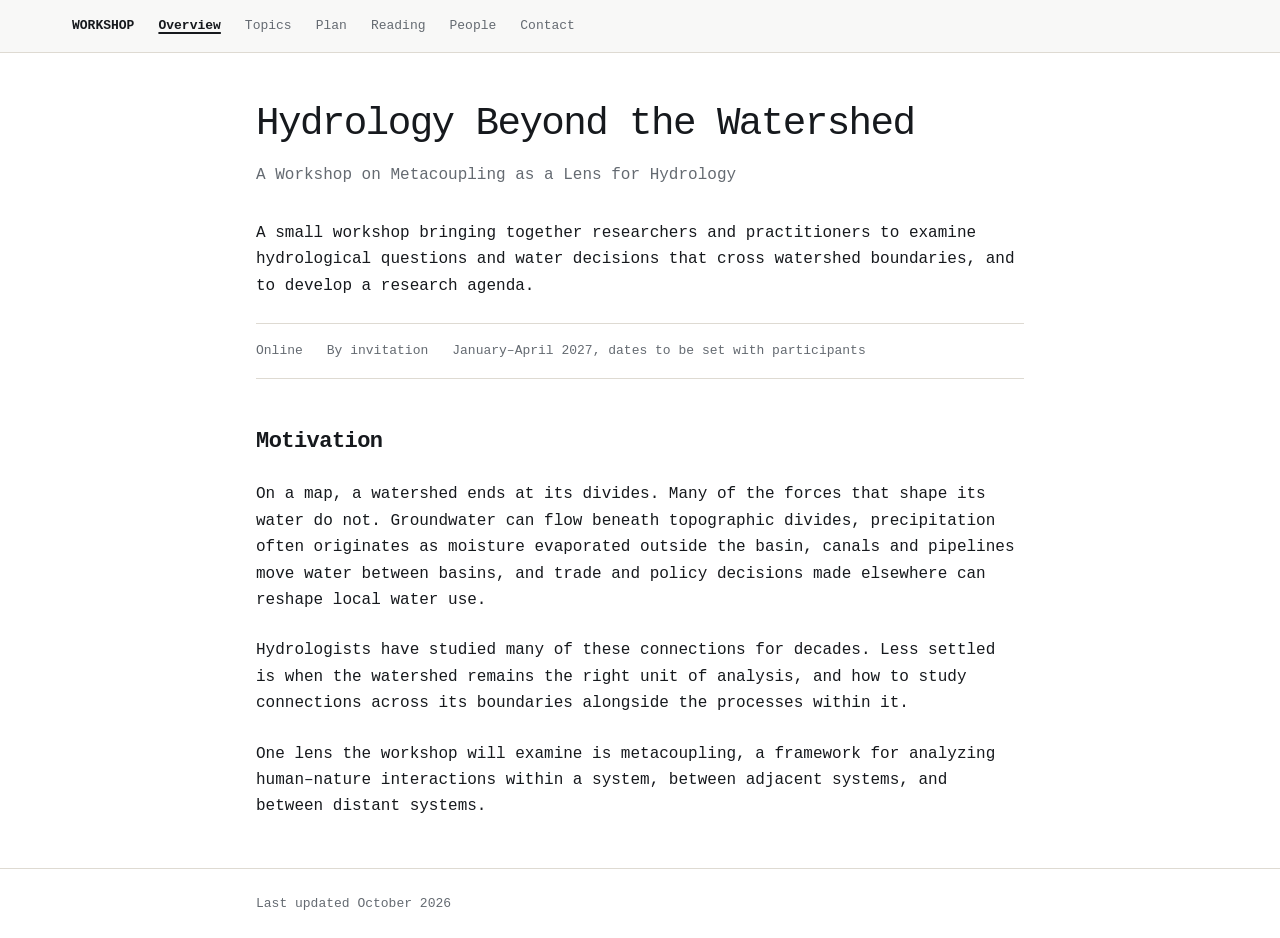
==== index.html @ 6e6c0305 "Refine workshop pages and simplify static site" ====
<!doctype html>
<html lang="en">
<head>
  <meta charset="utf-8">
  <meta name="viewport" content="width=device-width, initial-scale=1">
  <title>Hydrology Beyond the Watershed · A Workshop on Metacoupling as a Lens for Hydrology</title>
  <meta name="description" content="A small online workshop, by invitation, on hydrological questions and water decisions that cross watershed boundaries.">
  <meta name="robots" content="noindex, nofollow">
  <meta name="theme-color" content="#FFFFFF">
  <link rel="icon" href="assets/images/favicon-32.png" sizes="32x32">
  <link rel="icon" href="assets/images/favicon.svg" type="image/svg+xml">
  <link rel="stylesheet" href="assets/css/site.css">
</head>
<body>
  <a class="skip-link" href="#main">Skip to content</a>
  <header class="site-header">
    <div class="header-inner">
      <a class="site-name" href="index.html">Workshop</a>
      <nav class="nav" aria-label="Main navigation">
        <a href="index.html" aria-current="page">Overview</a>
        <a href="topics.html">Topics</a>
        <a href="plan.html">Plan</a>
        <a href="reading.html">Reading</a>
        <a href="people.html">People</a>
        <a href="contact.html">Contact</a>
      </nav>
    </div>
  </header>

  <main class="wrap" id="main" tabindex="-1">
    <div class="page-heading">
      <h1 class="hero-title">Hydrology Beyond the Watershed</h1>
      <p class="subtitle">A Workshop on Metacoupling as a Lens for Hydrology</p>
    </div>

    <p>A small workshop bringing together researchers and practitioners to examine hydrological questions and water decisions that cross watershed boundaries, and to develop a research agenda.</p>
    <!-- PLACEHOLDER: Exact workshop dates. -->
    <ul class="facts" role="list">
      <li>Online</li>
      <li>By invitation</li>
      <li>January–April 2027, dates to be set with participants</li>
    </ul>

    <section class="section prose" aria-labelledby="motivation-h">
      <h2 id="motivation-h">Motivation</h2>
      <p>On a map, a watershed ends at its divides. Many of the forces that shape its water do not. Groundwater can flow beneath topographic divides, precipitation often originates as moisture evaporated outside the basin, canals and pipelines move water between basins, and trade and policy decisions made elsewhere can reshape local water use.</p>
      <p>Hydrologists have studied many of these connections for decades. Less settled is when the watershed remains the right unit of analysis, and how to study connections across its boundaries alongside the processes within it.</p>
      <p>One lens the workshop will examine is metacoupling, a framework for analyzing human–nature interactions within a system, between adjacent systems, and between distant systems.</p>
    </section>
  </main>

  <footer class="site-footer">
    <p class="wrap">Last updated October 2026</p>
  </footer>
</body>
</html>
---- assets/css/site.css ----
:root {
  --paper: #FFFFFF;
  --header: #F8F8F7;
  --ink: #16191D;
  --muted: #646A71;
  --rule: #DEDAD2;
  --accent: #145A6E;
  --font: ui-monospace, "SFMono-Regular", Menlo, Consolas, monospace;

  --text: 1rem;
  --small: 0.8125rem;
  --title: clamp(1.75rem, 1.1rem + 2.2vw, 3.25rem);
  --hero-title: clamp(1.75rem, 1.25rem + 1.5vw, 2.625rem);
  --heading: clamp(1.125rem, 1rem + 0.5vw, 1.375rem);
  --space-1: 0.5rem;
  --space-2: 1rem;
  --space-3: 1.5rem;
  --space-4: 2rem;
  --space-5: 3rem;
  --gutter: clamp(1rem, 4vw, 2rem);
  --content: 48rem;
}

* {
  box-sizing: border-box;
}

html {
  -webkit-text-size-adjust: 100%;
  text-size-adjust: 100%;
}

body {
  display: flex;
  flex-direction: column;
  min-height: 100vh;
  margin: 0;
  background: var(--paper);
  color: var(--ink);
  font-family: var(--font);
  font-size: var(--text);
  line-height: 1.65;
  overflow-wrap: break-word;
}

h1,
h2,
h3,
p,
ul,
ol {
  margin: 0;
}

/* Keep role="list" on styled lists for Safari. */
ul,
ol {
  padding: 0;
  list-style: none;
}

a {
  color: inherit;
  text-underline-offset: 0.2em;
}

a:hover {
  text-decoration-color: var(--accent);
  text-decoration-thickness: 2px;
}

:focus-visible {
  outline: 2px solid var(--accent);
  outline-offset: 4px;
}

.skip-link {
  position: absolute;
  top: var(--space-1);
  left: var(--gutter);
  z-index: 1;
  padding: var(--space-1) var(--space-2);
  background: var(--paper);
  transform: translateY(-200%);
}

.skip-link:focus {
  transform: translateY(0);
}

.wrap {
  width: min(100% - 2 * var(--gutter), var(--content));
  margin-inline: auto;
}

.site-header {
  background: var(--header);
  border-bottom: 1px solid var(--rule);
}

.header-inner {
  display: flex;
  align-items: center;
  flex-wrap: wrap;
  gap: var(--space-3);
  max-width: 75rem;
  margin-inline: auto;
  padding: var(--space-2) var(--gutter);
}

.site-name,
.nav {
  font-size: var(--small);
  line-height: 1.5;
}

.site-name {
  font-weight: 700;
  text-transform: uppercase;
  text-decoration: none;
}

.nav {
  display: grid;
  grid-template-columns: repeat(6, max-content);
  gap: var(--space-3);
  color: var(--muted);
}

.nav a {
  text-decoration: none;
}

.nav a[aria-current="page"] {
  color: var(--ink);
  font-weight: 700;
  text-decoration: underline;
  text-decoration-thickness: 2px;
}

.nav a:hover {
  color: var(--ink);
  text-decoration: underline;
  text-decoration-color: var(--accent);
}

main {
  flex: 1;
  padding-block: var(--space-5);
}

.page-heading {
  margin-bottom: var(--space-4);
}

h1 {
  font-size: var(--title);
  font-weight: 500;
  line-height: 1.15;
  letter-spacing: -0.04em;
}

.hero-title {
  font-size: var(--hero-title);
  text-wrap: balance;
}

.subtitle {
  margin-top: var(--space-2);
  color: var(--muted);
}

.facts {
  display: flex;
  flex-wrap: wrap;
  gap: var(--space-1) var(--space-3);
  margin-top: var(--space-3);
  padding-block: var(--space-2);
  border-block: 1px solid var(--rule);
  font-size: var(--small);
  color: var(--muted);
}

.section {
  margin-top: var(--space-5);
}

h2,
h3 {
  font-size: var(--heading);
  font-weight: 600;
  line-height: 1.4;
  letter-spacing: -0.025em;
}

h2 {
  margin-bottom: var(--space-3);
}

.section-label,
.stage-phase,
.group-label {
  font-size: var(--small);
  font-weight: 500;
  line-height: 1.5;
  letter-spacing: 0;
  color: var(--muted);
}

.section-label {
  margin-bottom: var(--space-2);
}

.prose p + p {
  margin-top: var(--space-3);
}

.rows {
  border: 1px solid var(--rule);
}

.rows > * {
  padding: var(--space-3);
}

.rows > * + * {
  border-top: 1px solid var(--rule);
}

.topic {
  display: grid;
  grid-template-columns: 2ch minmax(0, 1fr);
  gap: var(--space-3);
}

.row-number {
  color: var(--muted);
}

.topic p,
.stage > p {
  margin-top: var(--space-2);
}

.stage-phase {
  display: block;
  margin-bottom: var(--space-1);
}

.stage-you {
  padding-left: var(--space-2);
  border-left: 2px solid var(--accent);
  font-size: var(--small);
}

.stage-you span {
  display: block;
}

.you-label {
  color: var(--accent);
}

.closing {
  margin-top: var(--space-4);
}

.ref-title,
.person-name,
.people-tba {
  font-size: var(--heading);
  font-weight: 500;
  line-height: 1.4;
  letter-spacing: -0.025em;
}

.ref-meta,
.person-affil {
  margin-top: var(--space-1);
  font-size: var(--small);
  color: var(--muted);
}

.ref-meta + p,
.people-tba + p {
  margin-top: var(--space-2);
}

.group-label {
  margin-bottom: var(--space-2);
}

.people-tba {
  color: var(--muted);
}

.contact-details {
  padding-block: var(--space-3);
  border-block: 1px solid var(--rule);
}

.contact-email {
  margin-top: var(--space-3);
}

.site-footer {
  padding-block: var(--space-3);
  border-top: 1px solid var(--rule);
  font-size: var(--small);
  color: var(--muted);
}

@media (max-width: 40rem) {
  .header-inner {
    gap: var(--space-2);
  }

  .nav {
    grid-template-columns: repeat(3, 1fr);
    width: 100%;
    gap: var(--space-1) var(--space-2);
  }

  .rows > * {
    padding: var(--space-2);
  }

  .topic {
    grid-template-columns: 1fr;
    gap: var(--space-1);
  }
}
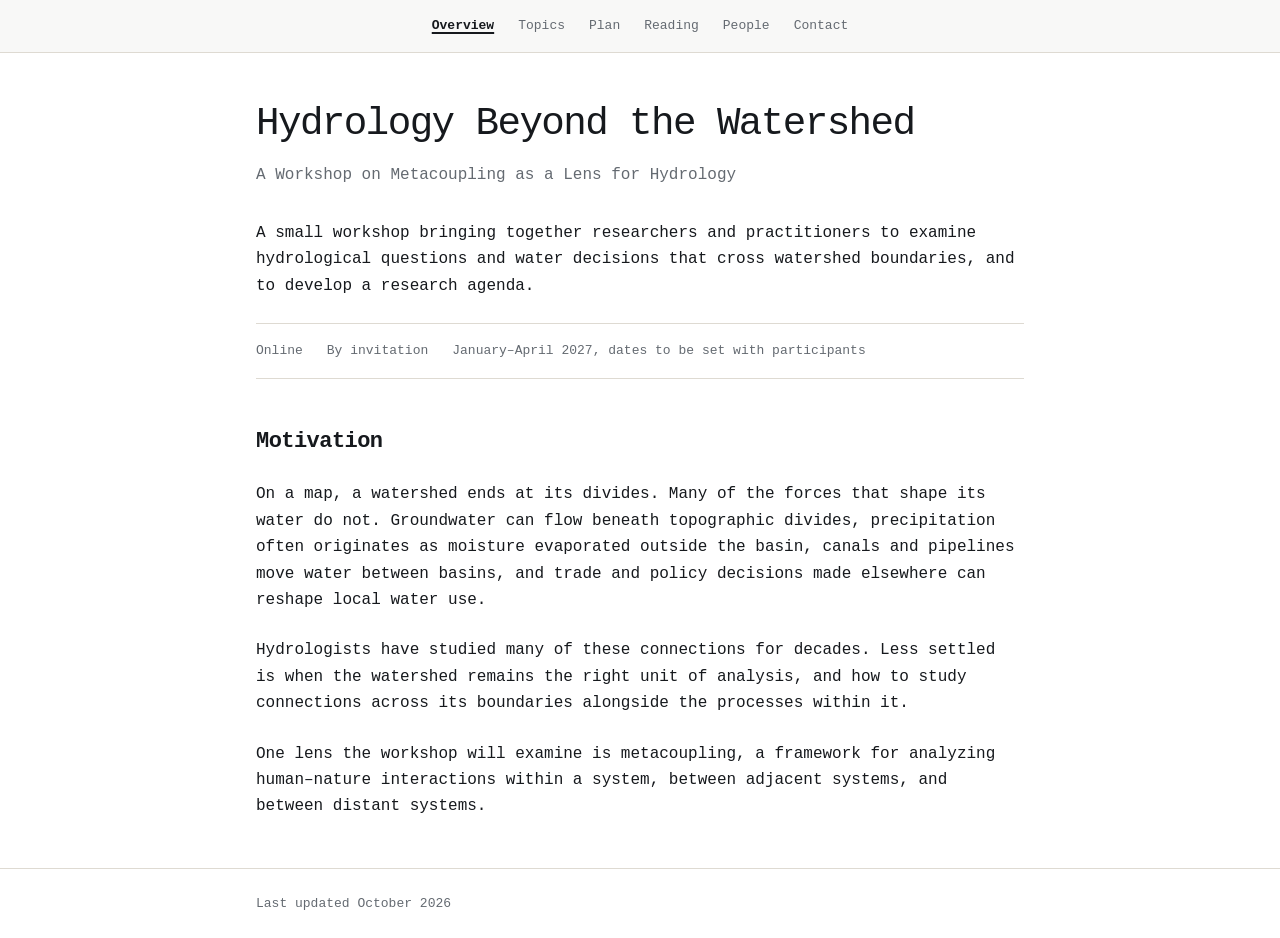
==== commit c8fde9b3: "Remove workshop label and center navigation" ====
--- a/index.html
+++ b/index.html
@@ -14,17 +14,14 @@
 <body>
   <a class="skip-link" href="#main">Skip to content</a>
   <header class="site-header">
-    <div class="header-inner">
-      <a class="site-name" href="index.html">Workshop</a>
-      <nav class="nav" aria-label="Main navigation">
-        <a href="index.html" aria-current="page">Overview</a>
-        <a href="topics.html">Topics</a>
-        <a href="plan.html">Plan</a>
-        <a href="reading.html">Reading</a>
-        <a href="people.html">People</a>
-        <a href="contact.html">Contact</a>
-      </nav>
-    </div>
+    <nav class="nav wrap" aria-label="Main navigation">
+      <a href="index.html" aria-current="page">Overview</a>
+      <a href="topics.html">Topics</a>
+      <a href="plan.html">Plan</a>
+      <a href="reading.html">Reading</a>
+      <a href="people.html">People</a>
+      <a href="contact.html">Contact</a>
+    </nav>
   </header>
 
   <main class="wrap" id="main" tabindex="-1">
--- a/assets/css/site.css
+++ b/assets/css/site.css
@@ -98,32 +98,15 @@
   border-bottom: 1px solid var(--rule);
 }
 
-.header-inner {
-  display: flex;
-  align-items: center;
-  flex-wrap: wrap;
-  gap: var(--space-3);
-  max-width: 75rem;
-  margin-inline: auto;
-  padding: var(--space-2) var(--gutter);
-}
-
-.site-name,
-.nav {
-  font-size: var(--small);
-  line-height: 1.5;
-}
-
-.site-name {
-  font-weight: 700;
-  text-transform: uppercase;
-  text-decoration: none;
-}
-
 .nav {
   display: grid;
   grid-template-columns: repeat(6, max-content);
+  justify-content: center;
+  justify-items: center;
   gap: var(--space-3);
+  padding-block: var(--space-2);
+  font-size: var(--small);
+  line-height: 1.5;
   color: var(--muted);
 }
 
@@ -311,13 +294,8 @@
 }
 
 @media (max-width: 40rem) {
-  .header-inner {
-    gap: var(--space-2);
-  }
-
   .nav {
     grid-template-columns: repeat(3, 1fr);
-    width: 100%;
     gap: var(--space-1) var(--space-2);
   }
 
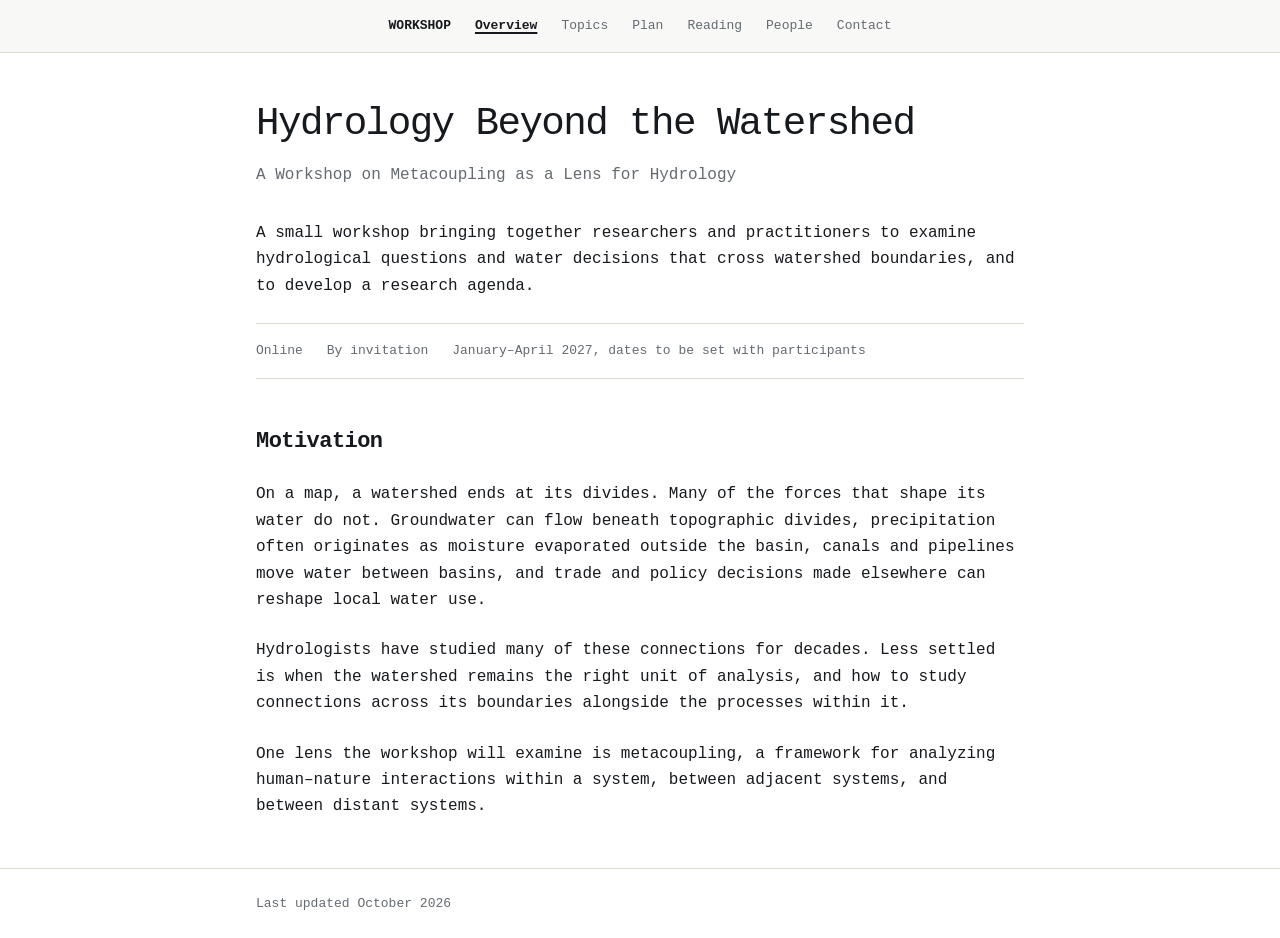
==== commit 7f728f0b: "Restore workshop label with uniform navigation spacing" ====
--- a/index.html
+++ b/index.html
@@ -15,6 +15,7 @@
   <a class="skip-link" href="#main">Skip to content</a>
   <header class="site-header">
     <nav class="nav wrap" aria-label="Main navigation">
+      <a class="site-name" href="index.html">Workshop</a>
       <a href="index.html" aria-current="page">Overview</a>
       <a href="topics.html">Topics</a>
       <a href="plan.html">Plan</a>
--- a/assets/css/site.css
+++ b/assets/css/site.css
@@ -100,7 +100,7 @@
 
 .nav {
   display: grid;
-  grid-template-columns: repeat(6, max-content);
+  grid-template-columns: repeat(7, max-content);
   justify-content: center;
   justify-items: center;
   gap: var(--space-3);
@@ -108,6 +108,12 @@
   font-size: var(--small);
   line-height: 1.5;
   color: var(--muted);
+}
+
+.nav .site-name {
+  color: var(--ink);
+  font-weight: 700;
+  text-transform: uppercase;
 }
 
 .nav a {
@@ -299,6 +305,10 @@
     gap: var(--space-1) var(--space-2);
   }
 
+  .site-name {
+    grid-column: 1 / -1;
+  }
+
   .rows > * {
     padding: var(--space-2);
   }
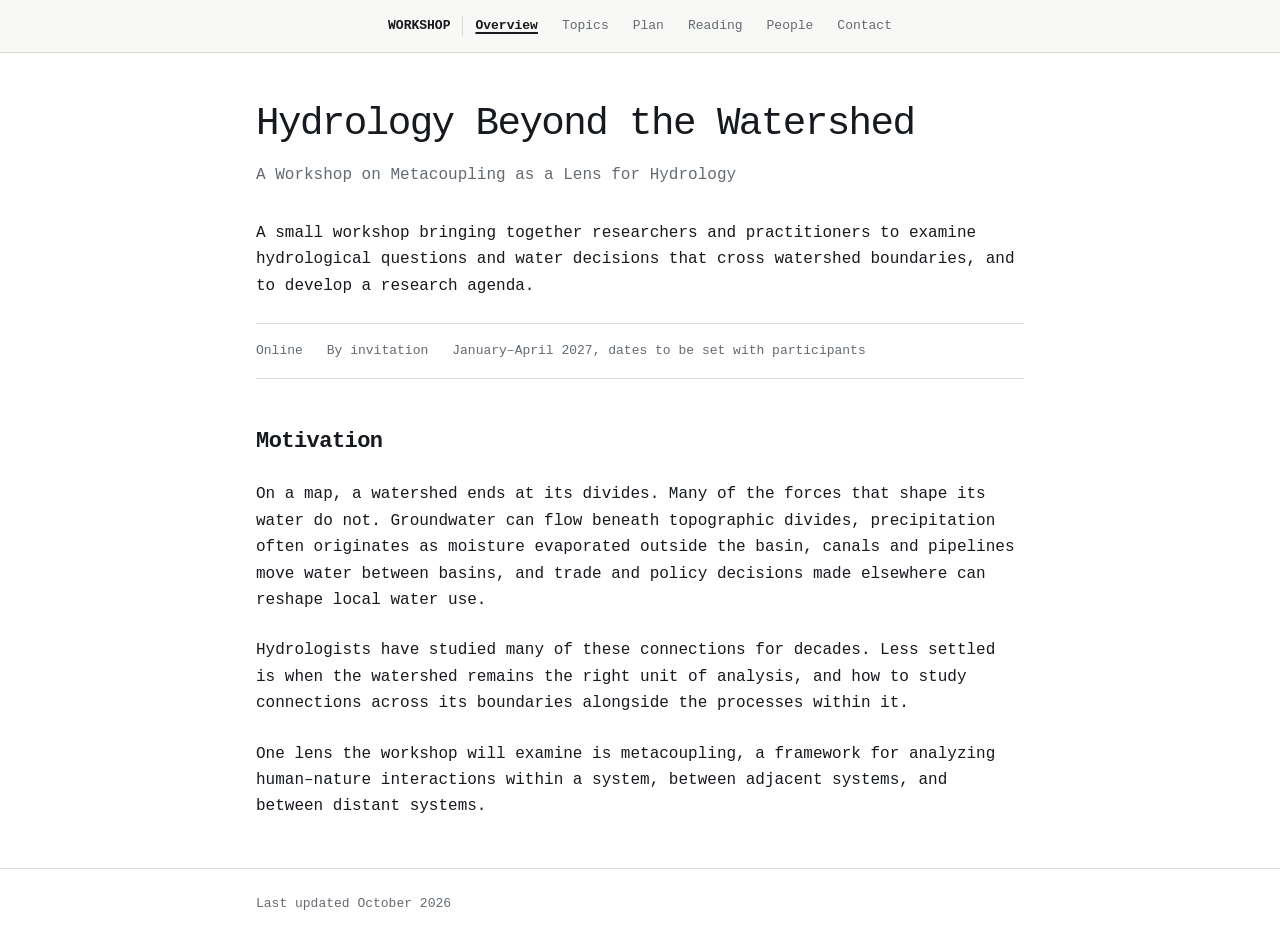
==== commit ec46f3bd: "Distinguish workshop label from navigation" ====
--- a/index.html
+++ b/index.html
@@ -14,15 +14,17 @@
 <body>
   <a class="skip-link" href="#main">Skip to content</a>
   <header class="site-header">
-    <nav class="nav wrap" aria-label="Main navigation">
-      <a class="site-name" href="index.html">Workshop</a>
-      <a href="index.html" aria-current="page">Overview</a>
-      <a href="topics.html">Topics</a>
-      <a href="plan.html">Plan</a>
-      <a href="reading.html">Reading</a>
-      <a href="people.html">People</a>
-      <a href="contact.html">Contact</a>
-    </nav>
+    <div class="header-inner">
+      <span class="site-name">Workshop</span>
+      <nav class="nav" aria-label="Main navigation">
+        <a href="index.html" aria-current="page">Overview</a>
+        <a href="topics.html">Topics</a>
+        <a href="plan.html">Plan</a>
+        <a href="reading.html">Reading</a>
+        <a href="people.html">People</a>
+        <a href="contact.html">Contact</a>
+      </nav>
+    </div>
   </header>
 
   <main class="wrap" id="main" tabindex="-1">
--- a/assets/css/site.css
+++ b/assets/css/site.css
@@ -98,22 +98,35 @@
   border-bottom: 1px solid var(--rule);
 }
 
+.header-inner {
+  display: flex;
+  align-items: center;
+  justify-content: center;
+  flex-wrap: wrap;
+  gap: calc(var(--space-3) / 2);
+  max-width: calc(var(--content) + 2 * var(--gutter));
+  margin-inline: auto;
+  padding: var(--space-2) var(--gutter);
+}
+
+.site-name,
+.nav {
+  font-size: var(--small);
+  line-height: 1.5;
+}
+
+.site-name {
+  font-weight: 700;
+  text-transform: uppercase;
+  padding-inline-end: calc(var(--space-3) / 2);
+  border-inline-end: 1px solid var(--rule);
+}
+
 .nav {
   display: grid;
-  grid-template-columns: repeat(7, max-content);
-  justify-content: center;
-  justify-items: center;
+  grid-template-columns: repeat(6, max-content);
   gap: var(--space-3);
-  padding-block: var(--space-2);
-  font-size: var(--small);
-  line-height: 1.5;
-  color: var(--muted);
-}
-
-.nav .site-name {
-  color: var(--ink);
-  font-weight: 700;
-  text-transform: uppercase;
+  color: var(--muted);
 }
 
 .nav a {
@@ -300,13 +313,15 @@
 }
 
 @media (max-width: 40rem) {
+  .header-inner {
+    justify-content: flex-start;
+    gap: var(--space-2);
+  }
+
   .nav {
     grid-template-columns: repeat(3, 1fr);
+    width: 100%;
     gap: var(--space-1) var(--space-2);
-  }
-
-  .site-name {
-    grid-column: 1 / -1;
   }
 
   .rows > * {
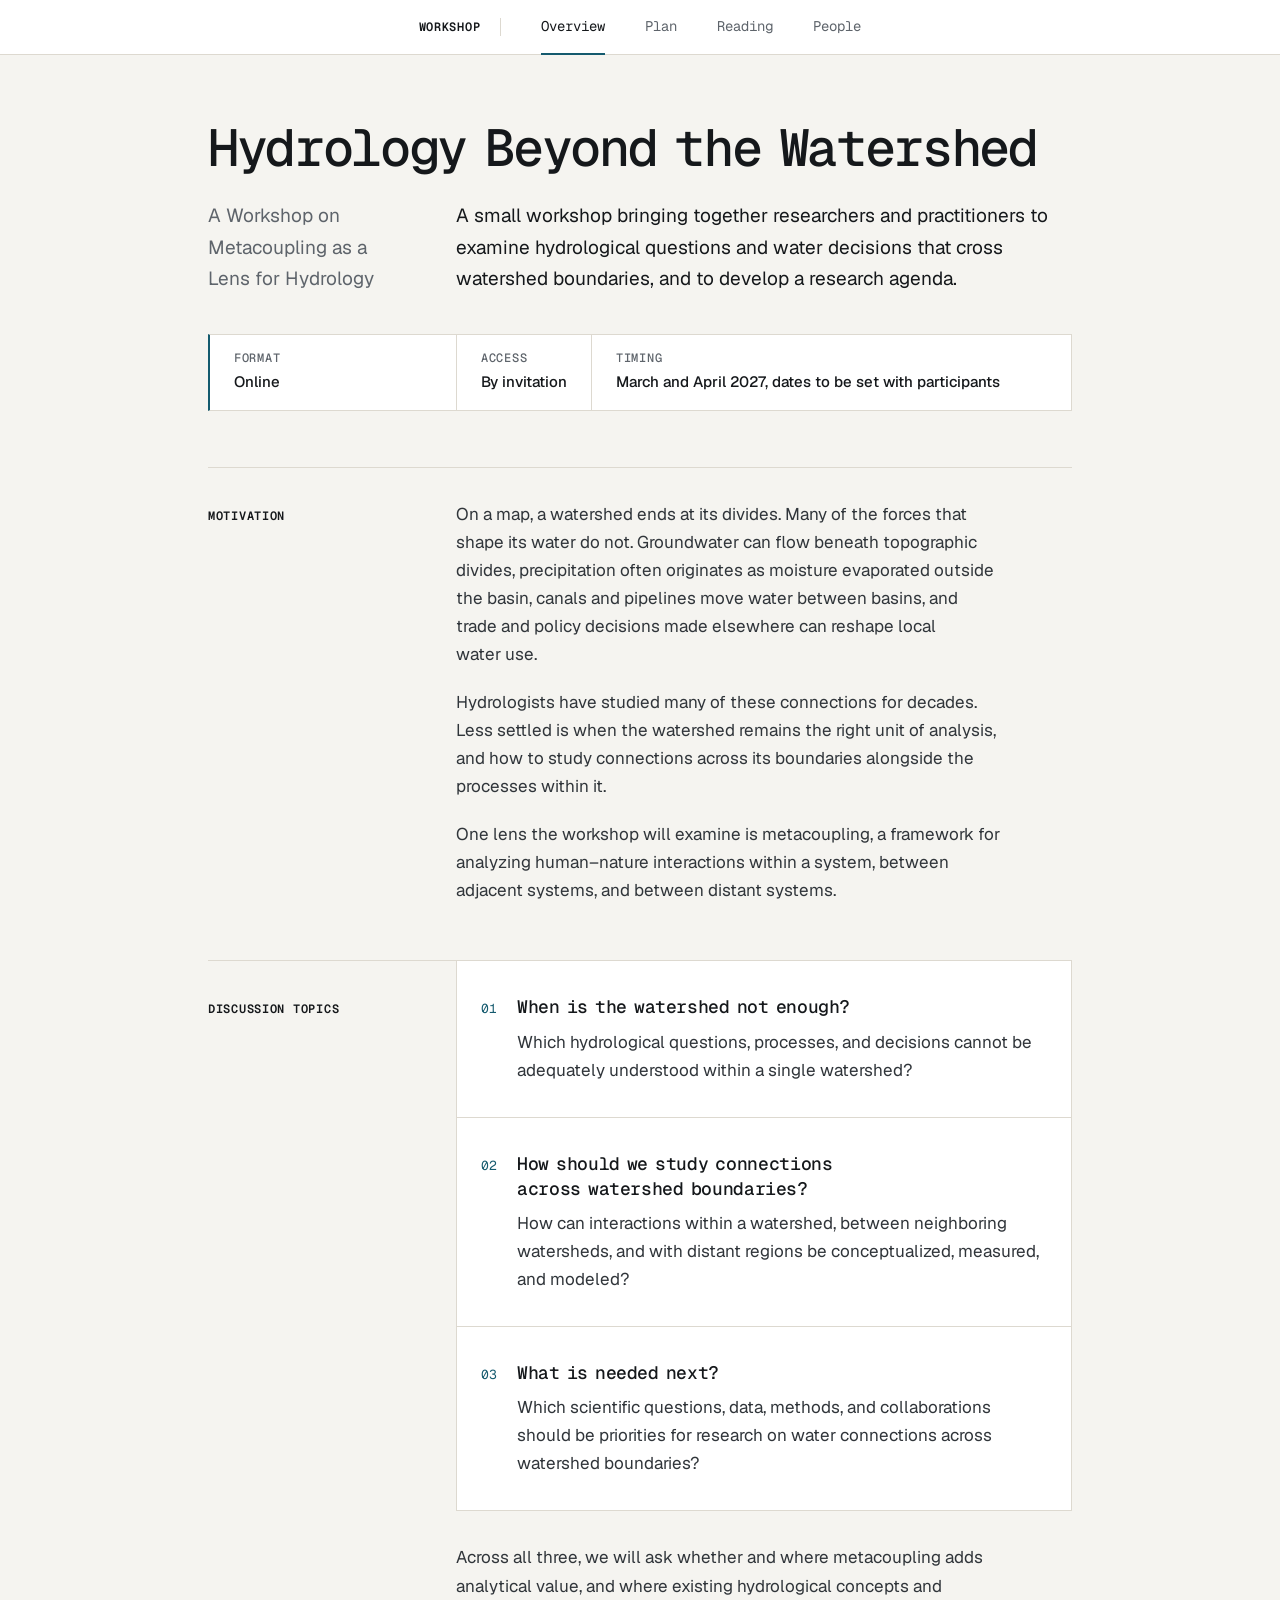
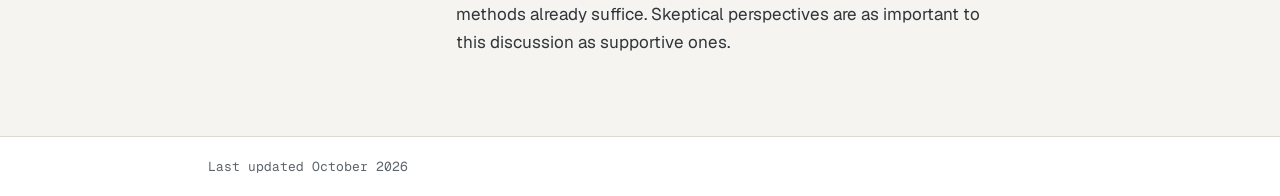
==== commit 04f1e311: "Refine design, merge pages, add timeline and profile links" ====
--- a/index.html
+++ b/index.html
@@ -4,11 +4,14 @@
   <meta charset="utf-8">
   <meta name="viewport" content="width=device-width, initial-scale=1">
   <title>Hydrology Beyond the Watershed · A Workshop on Metacoupling as a Lens for Hydrology</title>
-  <meta name="description" content="A small online workshop, by invitation, on hydrological questions and water decisions that cross watershed boundaries.">
+  <meta name="description" content="A small online workshop, by invitation, on hydrological questions and water decisions that cross watershed boundaries, with its three discussion topics.">
   <meta name="robots" content="noindex, nofollow">
-  <meta name="theme-color" content="#FFFFFF">
+  <meta name="theme-color" content="#FFFFFF" media="(prefers-color-scheme: light)">
+  <meta name="theme-color" content="#15191C" media="(prefers-color-scheme: dark)">
   <link rel="icon" href="assets/images/favicon-32.png" sizes="32x32">
   <link rel="icon" href="assets/images/favicon.svg" type="image/svg+xml">
+  <link rel="preload" href="assets/fonts/geist-latin-wght-normal.woff2" as="font" type="font/woff2" crossorigin>
+  <link rel="preload" href="assets/fonts/geist-mono-latin-wght-normal.woff2" as="font" type="font/woff2" crossorigin>
   <link rel="stylesheet" href="assets/css/site.css">
 </head>
 <body>
@@ -18,34 +21,55 @@
       <span class="site-name">Workshop</span>
       <nav class="nav" aria-label="Main navigation">
         <a href="index.html" aria-current="page">Overview</a>
-        <a href="topics.html">Topics</a>
         <a href="plan.html">Plan</a>
         <a href="reading.html">Reading</a>
         <a href="people.html">People</a>
-        <a href="contact.html">Contact</a>
       </nav>
     </div>
   </header>
 
   <main class="wrap" id="main" tabindex="-1">
     <div class="page-heading">
-      <h1 class="hero-title">Hydrology Beyond the Watershed</h1>
-      <p class="subtitle">A Workshop on Metacoupling as a Lens for Hydrology</p>
+      <h1>Hydrology Beyond the Watershed</h1>
+      <div class="intro">
+        <p class="subtitle">A Workshop on Metacoupling as a Lens for Hydrology</p>
+        <p class="lead">A small workshop bringing together researchers and practitioners to examine hydrological questions and water decisions that cross watershed boundaries, and to develop a research agenda.</p>
+      </div>
     </div>
 
-    <p>A small workshop bringing together researchers and practitioners to examine hydrological questions and water decisions that cross watershed boundaries, and to develop a research agenda.</p>
-    <!-- PLACEHOLDER: Exact workshop dates. -->
     <ul class="facts" role="list">
-      <li>Online</li>
-      <li>By invitation</li>
-      <li>January–April 2027, dates to be set with participants</li>
+      <li><span class="key">Format</span> Online</li>
+      <li><span class="key">Access</span> By invitation</li>
+      <li><span class="key">Timing</span> March and April 2027, dates to be set with participants</li>
     </ul>
 
-    <section class="section prose" aria-labelledby="motivation-h">
+    <section class="prose" aria-labelledby="motivation-h">
       <h2 id="motivation-h">Motivation</h2>
       <p>On a map, a watershed ends at its divides. Many of the forces that shape its water do not. Groundwater can flow beneath topographic divides, precipitation often originates as moisture evaporated outside the basin, canals and pipelines move water between basins, and trade and policy decisions made elsewhere can reshape local water use.</p>
       <p>Hydrologists have studied many of these connections for decades. Less settled is when the watershed remains the right unit of analysis, and how to study connections across its boundaries alongside the processes within it.</p>
       <p>One lens the workshop will examine is metacoupling, a framework for analyzing human–nature interactions within a system, between adjacent systems, and between distant systems.</p>
+    </section>
+
+    <section class="prose topics" id="topics" aria-labelledby="discussion-h">
+      <h2 id="discussion-h">Discussion topics</h2>
+      <ol class="rows" role="list">
+        <li class="topic">
+          <span class="row-number" aria-hidden="true">01</span>
+          <h3>When is the watershed not enough?</h3>
+          <p>Which hydrological questions, processes, and decisions cannot be adequately understood within a single watershed?</p>
+        </li>
+        <li class="topic">
+          <span class="row-number" aria-hidden="true">02</span>
+          <h3>How should we study connections across watershed boundaries?</h3>
+          <p>How can interactions within a watershed, between neighboring watersheds, and with distant regions be conceptualized, measured, and modeled?</p>
+        </li>
+        <li class="topic">
+          <span class="row-number" aria-hidden="true">03</span>
+          <h3>What is needed next?</h3>
+          <p>Which scientific questions, data, methods, and collaborations should be priorities for research on water connections across watershed boundaries?</p>
+        </li>
+      </ol>
+      <p class="closing">Across all three, we will ask whether and where metacoupling adds analytical value, and where existing hydrological concepts and methods already suffice. Skeptical perspectives are as important to this discussion as supportive ones.</p>
     </section>
   </main>
 
--- a/assets/css/site.css
+++ b/assets/css/site.css
@@ -1,29 +1,54 @@
+@font-face {
+  font-family: "Geist";
+  src: url("../fonts/geist-latin-wght-normal.woff2") format("woff2");
+  font-weight: 100 900;
+  font-display: swap;
+}
+
+@font-face {
+  font-family: "Geist Mono";
+  src: url("../fonts/geist-mono-latin-wght-normal.woff2") format("woff2");
+  font-weight: 100 900;
+  font-display: swap;
+}
+
 :root {
-  --paper: #FFFFFF;
-  --header: #F8F8F7;
-  --ink: #16191D;
-  --muted: #646A71;
-  --rule: #DEDAD2;
+  color-scheme: light dark;
+
+  --paper: #F5F4F0;
+  --surface: #FFFFFF;
+  --fill: #FAF9F7;
+  --rule: #DDD9D0;
+  --ink: #15181B;
+  --text: #30353A;
+  --muted: #5E646B;
   --accent: #145A6E;
-  --font: ui-monospace, "SFMono-Regular", Menlo, Consolas, monospace;
-
-  --text: 1rem;
-  --small: 0.8125rem;
-  --title: clamp(1.75rem, 1.1rem + 2.2vw, 3.25rem);
-  --hero-title: clamp(1.75rem, 1.25rem + 1.5vw, 2.625rem);
-  --heading: clamp(1.125rem, 1rem + 0.5vw, 1.375rem);
-  --space-1: 0.5rem;
-  --space-2: 1rem;
-  --space-3: 1.5rem;
-  --space-4: 2rem;
-  --space-5: 3rem;
+
+  --sans: "Geist", system-ui, sans-serif;
+  --mono: "Geist Mono", ui-monospace, "SFMono-Regular", Menlo, Consolas, monospace;
+
   --gutter: clamp(1rem, 4vw, 2rem);
-  --content: 48rem;
-}
-
-* {
-  box-sizing: border-box;
-}
+  --content: 54rem;
+  --measure: 32em;
+  --pad: 1.5rem;
+  --num: 2.25rem;
+  --rail: 15.5rem;
+}
+
+@media (prefers-color-scheme: dark) {
+  :root {
+    --paper: #0E1113;
+    --surface: #15191C;
+    --fill: #121517;
+    --rule: #2B3237;
+    --ink: #EEF0F1;
+    --text: #C6CBCF;
+    --muted: #979EA5;
+    --accent: #74BACD;
+  }
+}
+
+*, ::before, ::after { box-sizing: border-box; }
 
 html {
   -webkit-text-size-adjust: 100%;
@@ -36,300 +61,361 @@
   min-height: 100vh;
   margin: 0;
   background: var(--paper);
-  color: var(--ink);
-  font-family: var(--font);
-  font-size: var(--text);
-  line-height: 1.65;
+  color: var(--text);
+  font: 1.0625rem / 1.65 var(--sans);
+  -webkit-font-smoothing: antialiased;
   overflow-wrap: break-word;
 }
 
-h1,
-h2,
-h3,
-p,
-ul,
-ol {
-  margin: 0;
-}
+h1, h2, h3, p, ul, ol { margin: 0; }
 
 /* Keep role="list" on styled lists for Safari. */
-ul,
-ol {
+ul, ol {
   padding: 0;
   list-style: none;
 }
 
 a {
-  color: inherit;
-  text-underline-offset: 0.2em;
-}
-
-a:hover {
-  text-decoration-color: var(--accent);
-  text-decoration-thickness: 2px;
-}
+  color: var(--accent);
+  text-decoration-thickness: 1px;
+  text-underline-offset: 0.25em;
+}
+
+a:hover { text-decoration-thickness: 2px; }
 
 :focus-visible {
   outline: 2px solid var(--accent);
-  outline-offset: 4px;
-}
+  outline-offset: 3px;
+}
+
+main:focus-visible { outline: 0; }
 
 .skip-link {
   position: absolute;
-  top: var(--space-1);
+  top: 0.5rem;
   left: var(--gutter);
-  z-index: 1;
-  padding: var(--space-1) var(--space-2);
-  background: var(--paper);
+  padding: 0.5rem 1rem;
+  background: var(--surface);
   transform: translateY(-200%);
 }
 
-.skip-link:focus {
-  transform: translateY(0);
-}
-
-.wrap {
+.skip-link:focus { transform: translateY(0); }
+
+.wrap, .header-inner {
   width: min(100% - 2 * var(--gutter), var(--content));
   margin-inline: auto;
 }
 
+h1, h3, .ref-title, .person-name, .people-tba {
+  color: var(--ink);
+  font: 500 1.125rem / 1.4 var(--mono);
+  letter-spacing: -0.02em;
+  word-spacing: -0.2em;
+}
+
+h1 {
+  font-size: clamp(1.875rem, 1.3rem + 2.6vw, 3.25rem);
+  line-height: 1.1;
+  letter-spacing: -0.045em;
+}
+
+h2, .key, .site-name, .stage-phase, .group-label, .you-label, .status {
+  color: var(--muted);
+  font: 500 0.75rem / 1.5 var(--mono);
+  letter-spacing: 0.06em;
+  word-spacing: normal;
+  text-transform: uppercase;
+}
+
+.nav, .row-number, .ref-meta, .person-affil, .target, .site-footer {
+  color: var(--muted);
+  font: 0.8125rem / 1.5 var(--mono);
+}
+
+.site-name, .prose h2 {
+  color: var(--ink);
+  font-weight: 600;
+}
+
+.row-number, .you-label, .current .status { color: var(--accent); }
+.people-tba, .timeline > :not(.current, .done) h3 { color: var(--muted); }
+
 .site-header {
-  background: var(--header);
   border-bottom: 1px solid var(--rule);
-}
-
-.header-inner {
+  background: var(--surface);
+}
+
+.header-inner, .nav {
   display: flex;
+  flex-wrap: wrap;
   align-items: center;
   justify-content: center;
-  flex-wrap: wrap;
-  gap: calc(var(--space-3) / 2);
-  max-width: calc(var(--content) + 2 * var(--gutter));
-  margin-inline: auto;
-  padding: var(--space-2) var(--gutter);
-}
-
-.site-name,
-.nav {
-  font-size: var(--small);
-  line-height: 1.5;
-}
+  column-gap: 2.5rem;
+}
+
+.nav { font-size: 0.875rem; }
 
 .site-name {
-  font-weight: 700;
-  text-transform: uppercase;
-  padding-inline-end: calc(var(--space-3) / 2);
-  border-inline-end: 1px solid var(--rule);
-}
-
-.nav {
-  display: grid;
-  grid-template-columns: repeat(6, max-content);
-  gap: var(--space-3);
-  color: var(--muted);
+  padding-right: 1.25rem;
+  border-right: 1px solid var(--rule);
 }
 
 .nav a {
+  margin-block: 0.5rem -1px;
+  padding-block: 0.5rem 1rem;
+  border-bottom: 2px solid transparent;
+  color: inherit;
   text-decoration: none;
 }
 
-.nav a[aria-current="page"] {
-  color: var(--ink);
-  font-weight: 700;
-  text-decoration: underline;
-  text-decoration-thickness: 2px;
-}
-
-.nav a:hover {
-  color: var(--ink);
-  text-decoration: underline;
-  text-decoration-color: var(--accent);
+.nav a:hover, .nav a[aria-current="page"] { color: var(--ink); }
+.nav a[aria-current="page"] { border-color: var(--accent); }
+
+@media (forced-colors: active) {
+  .nav a:not([aria-current]) { border-bottom: 0; }
 }
 
 main {
   flex: 1;
-  padding-block: var(--space-5);
-}
-
-.page-heading {
-  margin-bottom: var(--space-4);
-}
-
-h1 {
-  font-size: var(--title);
+  padding-block: clamp(2.5rem, 8vw, 4rem) clamp(3.5rem, 9vw, 5rem);
+}
+
+.page-heading { margin-bottom: 2.5rem; }
+
+.subtitle, .lead, .closing, .prose p, .rows p:not([class]) {
+  max-width: var(--measure);
+  text-wrap: pretty;
+}
+
+.subtitle, .facts li, .ref-meta, .timeline h3, .topic h3 { text-wrap: balance; }
+
+.subtitle {
+  margin-top: 1rem;
+  color: var(--muted);
+  font-size: 1.125rem;
+}
+
+.lead {
+  margin-top: 1.5rem;
+  color: var(--ink);
+  font-size: 1.1875rem;
+}
+
+.closing { margin-top: 2rem; }
+
+.facts, .rows {
+  border: 1px solid var(--rule);
+  background: var(--surface);
+}
+
+.facts, .stage-you {
+  border-left: 2px solid var(--accent);
+  color: var(--ink);
+  font-size: 0.9375rem;
   font-weight: 500;
-  line-height: 1.15;
-  letter-spacing: -0.04em;
-}
-
-.hero-title {
-  font-size: var(--hero-title);
-  text-wrap: balance;
-}
-
-.subtitle {
-  margin-top: var(--space-2);
-  color: var(--muted);
+  line-height: 1.5;
 }
 
 .facts {
+  display: grid;
+  grid-template-columns: calc(var(--rail) - 2px) max-content minmax(0, 1fr);
+}
+
+.facts li { padding: 0.875rem var(--pad) 1rem; }
+.facts li + li { border-left: 1px solid var(--rule); }
+
+.facts .key {
+  display: block;
+  margin-bottom: 0.25rem;
+}
+
+.intro, .prose {
+  display: grid;
+  grid-template-columns: var(--rail) minmax(0, 1fr);
+  align-items: baseline;
+}
+
+.prose {
+  padding-top: 2rem;
+  border-top: 1px solid var(--rule);
+}
+
+.prose p + p { margin-top: 1.25rem; }
+
+.prose, section + section {
+  margin-top: 3.5rem;
+  scroll-margin-top: 1.5rem;
+}
+
+.section-label {
+  padding: 0.625rem var(--pad);
+  border: 1px solid var(--rule);
+  border-bottom: 0;
+  background: var(--fill);
+}
+
+.rows > * {
+  display: grid;
+  grid-template-columns: calc(var(--rail) - var(--pad) - 1px) minmax(0, 1fr);
+  align-items: baseline;
+  padding: var(--pad);
+}
+
+.rows > * + * { border-top: 1px solid var(--rule); }
+
+.prose p, .rows > * > p { grid-column: 2; }
+.rows p:not([class]) { margin-top: 0.5rem; }
+
+.topic, .ref { grid-template-columns: var(--num) minmax(0, 1fr); }
+
+@media not all and (max-width: 46rem) {
+  .intro .subtitle { max-width: 10em; font-size: 1.1875rem; }
+  .topics { padding-top: 0; }
+  .topics .rows { border-top: 0; }
+  .topic { padding-block: 2.0625rem; }
+  .topic h3 { max-width: 33ch; }
+}
+
+.rows > * > a { justify-self: start; }
+
+.ref-title, .person-name a {
+  display: inline-block;
+  max-width: 34em;
+  padding-right: 1.1em;
+  color: var(--ink);
+  text-decoration-line: none;
+}
+
+.person-name a { margin-right: -1.1em; }
+
+.ref-title:hover, .person-name a:hover {
+  color: var(--accent);
+  text-decoration-line: underline;
+}
+
+.ref-title::after, .person-name a::after {
+  content: "\2191";      /* Safari before 17.4, Firefox before 128 */
+  content: "\2191" / ""; /* Hide decorative arrows from screen readers. */
+  position: absolute;
+  margin-left: 0.3em;
+  color: var(--accent);
+  transform: rotate(45deg);
+}
+
+.ref-meta { margin-top: 0.25rem; }
+
+.stage h3 {
+  display: grid;
+  grid-template-columns: inherit;
+  grid-column: 1 / -1;
+  align-items: baseline;
+}
+
+.stage .row-number {
+  display: inline-block;
+  width: var(--num);
+}
+
+.stage-you {
+  display: grid;
+  grid-template-columns: max-content minmax(0, 1fr);
+  column-gap: 1.5rem;
+  align-items: baseline;
+  margin-top: 1rem;
+  padding: 0.625rem 1rem;
+  background: var(--paper);
+}
+
+.timeline > li {
+  grid-template-columns: calc(var(--rail) - 2 * var(--pad) - 1px) minmax(0, 1fr) auto;
+  gap: 0.375rem var(--pad);
+  padding-block: 1rem;
+}
+
+.status {
+  grid-area: 1 / 1;
+  padding-left: 1.375rem;
+}
+
+.timeline > ::after {
+  content: "";
+  grid-area: 1 / 1;
+  width: 0.75rem;
+  height: 0.75rem;
+  border: 1.5px solid var(--muted);
+  border-radius: 50%;
+  transform: translateY(2px);
+}
+
+.current::after {
+  border: 0.375rem solid var(--accent);
+  background: var(--accent);
+}
+
+.done::after {
+  width: 0.4375rem;
+  border-color: var(--accent);
+  border-width: 0 2px 2px 0;
+  border-radius: 0;
+  transform: translateX(0.125rem) rotate(45deg);
+}
+
+.rows ul {
+  display: grid;
+  row-gap: 0.5rem;
+}
+
+.rows ul > li {
   display: flex;
   flex-wrap: wrap;
-  gap: var(--space-1) var(--space-3);
-  margin-top: var(--space-3);
-  padding-block: var(--space-2);
-  border-block: 1px solid var(--rule);
-  font-size: var(--small);
-  color: var(--muted);
-}
-
-.section {
-  margin-top: var(--space-5);
-}
-
-h2,
-h3 {
-  font-size: var(--heading);
-  font-weight: 600;
-  line-height: 1.4;
-  letter-spacing: -0.025em;
-}
-
-h2 {
-  margin-bottom: var(--space-3);
-}
-
-.section-label,
-.stage-phase,
-.group-label {
-  font-size: var(--small);
-  font-weight: 500;
-  line-height: 1.5;
-  letter-spacing: 0;
-  color: var(--muted);
-}
-
-.section-label {
-  margin-bottom: var(--space-2);
-}
-
-.prose p + p {
-  margin-top: var(--space-3);
-}
-
-.rows {
-  border: 1px solid var(--rule);
-}
-
-.rows > * {
-  padding: var(--space-3);
-}
-
-.rows > * + * {
+  align-items: baseline;
+  justify-content: space-between;
+  column-gap: var(--pad);
+}
+
+.site-footer {
+  padding-block: 1.25rem;
   border-top: 1px solid var(--rule);
-}
-
-.topic {
-  display: grid;
-  grid-template-columns: 2ch minmax(0, 1fr);
-  gap: var(--space-3);
-}
-
-.row-number {
-  color: var(--muted);
-}
-
-.topic p,
-.stage > p {
-  margin-top: var(--space-2);
-}
-
-.stage-phase {
-  display: block;
-  margin-bottom: var(--space-1);
-}
-
-.stage-you {
-  padding-left: var(--space-2);
-  border-left: 2px solid var(--accent);
-  font-size: var(--small);
-}
-
-.stage-you span {
-  display: block;
-}
-
-.you-label {
-  color: var(--accent);
-}
-
-.closing {
-  margin-top: var(--space-4);
-}
-
-.ref-title,
-.person-name,
-.people-tba {
-  font-size: var(--heading);
-  font-weight: 500;
-  line-height: 1.4;
-  letter-spacing: -0.025em;
-}
-
-.ref-meta,
-.person-affil {
-  margin-top: var(--space-1);
-  font-size: var(--small);
-  color: var(--muted);
-}
-
-.ref-meta + p,
-.people-tba + p {
-  margin-top: var(--space-2);
-}
-
-.group-label {
-  margin-bottom: var(--space-2);
-}
-
-.people-tba {
-  color: var(--muted);
-}
-
-.contact-details {
-  padding-block: var(--space-3);
-  border-block: 1px solid var(--rule);
-}
-
-.contact-email {
-  margin-top: var(--space-3);
-}
-
-.site-footer {
-  padding-block: var(--space-3);
-  border-top: 1px solid var(--rule);
-  font-size: var(--small);
-  color: var(--muted);
-}
-
-@media (max-width: 40rem) {
-  .header-inner {
-    justify-content: flex-start;
-    gap: var(--space-2);
+  background: var(--surface);
+}
+
+@media (max-width: 34rem) {
+  .site-name {
+    width: 100%;
+    padding: 0.875rem 0 0;
+    border: 0;
   }
 
   .nav {
-    grid-template-columns: repeat(3, 1fr);
+    justify-content: space-between;
+    column-gap: 0.5rem;
     width: 100%;
-    gap: var(--space-1) var(--space-2);
-  }
-
-  .rows > * {
-    padding: var(--space-2);
-  }
-
-  .topic {
-    grid-template-columns: 1fr;
-    gap: var(--space-1);
-  }
-}
+  }
+
+  .nav a {
+    margin-top: 0;
+    padding-block: 0.5rem;
+  }
+}
+
+@media (max-width: 46rem) {
+  :root { --pad: 1rem; }
+  h1 { max-width: 16ch; }
+
+  .facts, .intro, .prose, .rows:not(.timeline) > *, .rows ul > li, .stage h3,
+  .stage-you { display: block; }
+
+  .facts li + li {
+    border-top: 1px solid var(--rule);
+    border-left: 0;
+  }
+
+  .prose h2, .group-label, .stage-phase, .you-label, .topic .row-number, .ref .row-number {
+    display: block;
+    margin-bottom: 0.375rem;
+  }
+
+  .topics h2 { margin-bottom: 0.75rem; }
+
+  .timeline > li { grid-template-columns: minmax(0, 1fr); }
+}
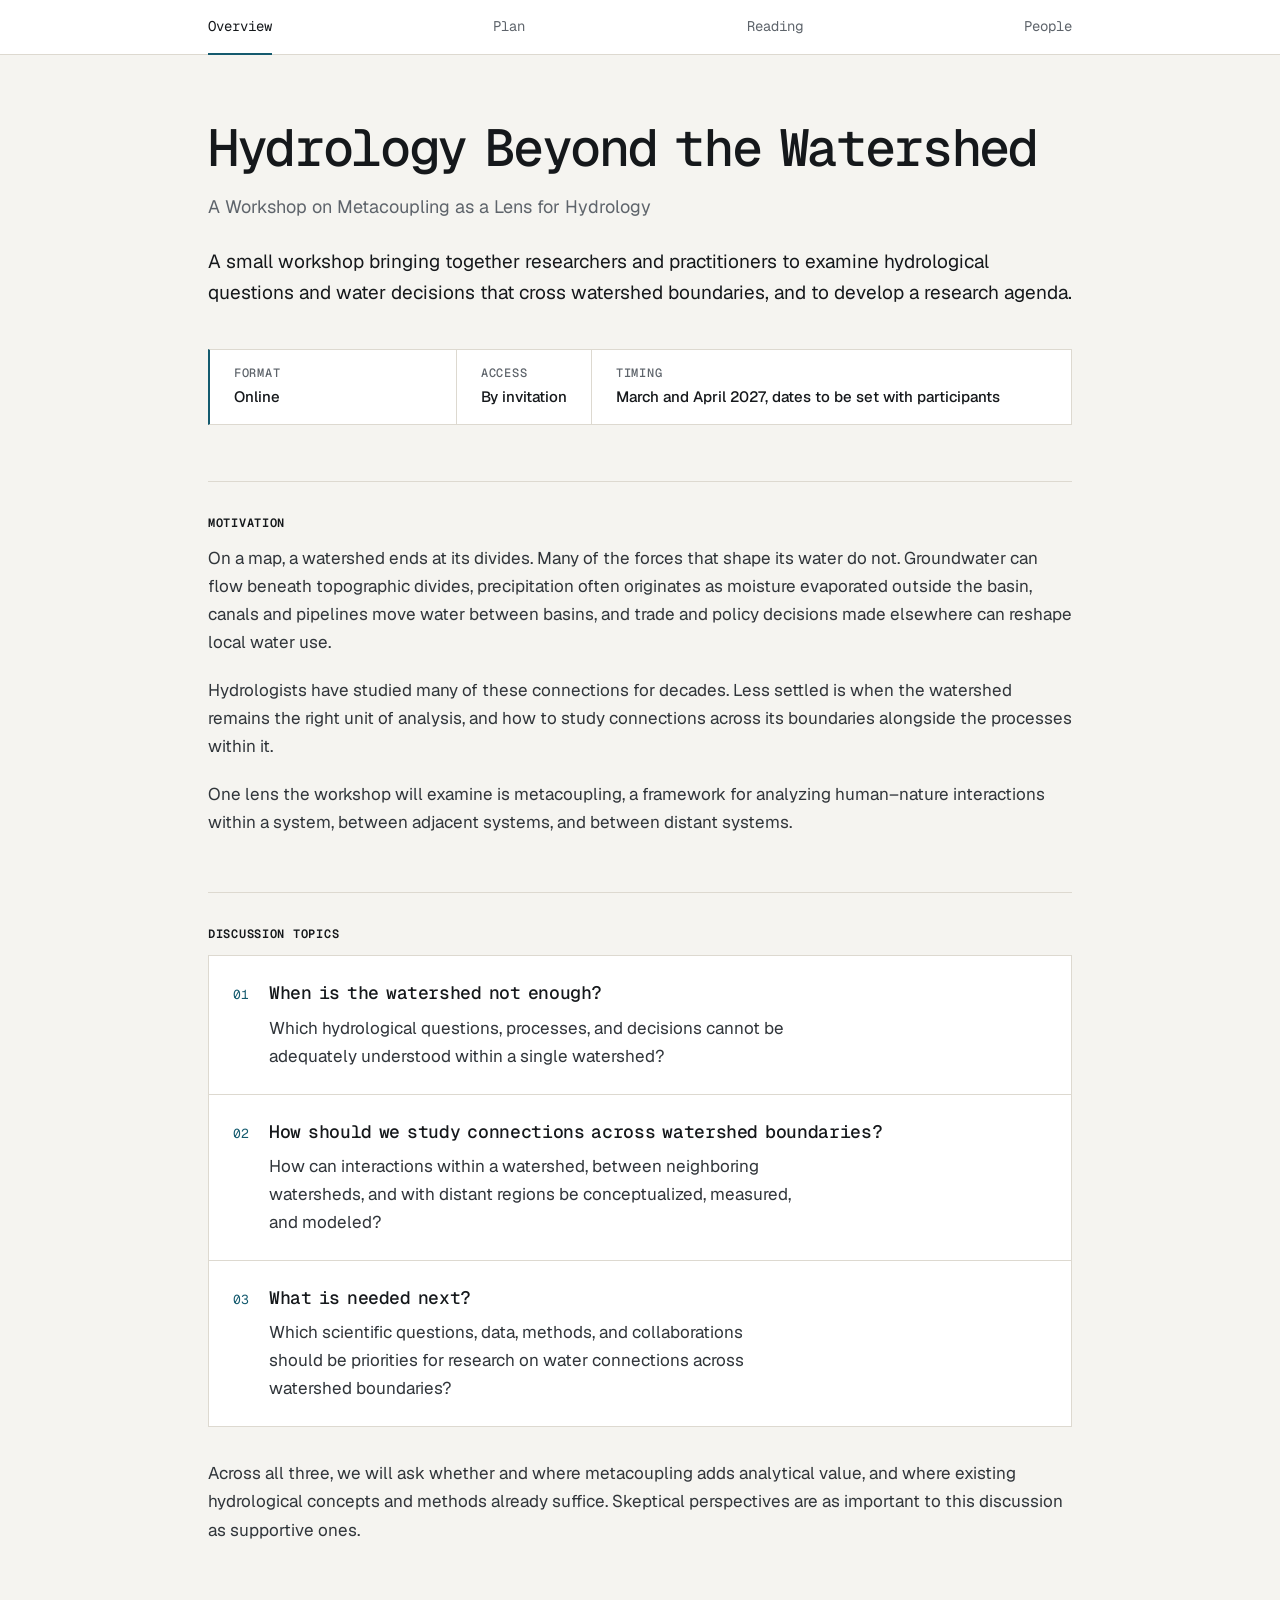
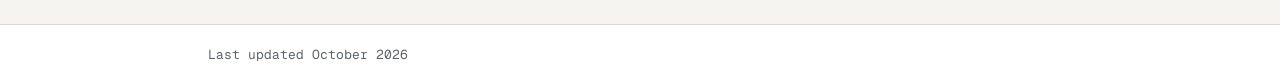
==== commit 9546b662: "Align navigation and text with the content column" ====
--- a/index.html
+++ b/index.html
@@ -17,24 +17,19 @@
 <body>
   <a class="skip-link" href="#main">Skip to content</a>
   <header class="site-header">
-    <div class="header-inner">
-      <span class="site-name">Workshop</span>
-      <nav class="nav" aria-label="Main navigation">
-        <a href="index.html" aria-current="page">Overview</a>
-        <a href="plan.html">Plan</a>
-        <a href="reading.html">Reading</a>
-        <a href="people.html">People</a>
-      </nav>
-    </div>
+    <nav class="nav wrap" aria-label="Main navigation">
+      <a href="index.html" aria-current="page">Overview</a>
+      <a href="plan.html">Plan</a>
+      <a href="reading.html">Reading</a>
+      <a href="people.html">People</a>
+    </nav>
   </header>
 
   <main class="wrap" id="main" tabindex="-1">
     <div class="page-heading">
       <h1>Hydrology Beyond the Watershed</h1>
-      <div class="intro">
-        <p class="subtitle">A Workshop on Metacoupling as a Lens for Hydrology</p>
-        <p class="lead">A small workshop bringing together researchers and practitioners to examine hydrological questions and water decisions that cross watershed boundaries, and to develop a research agenda.</p>
-      </div>
+      <p class="subtitle">A Workshop on Metacoupling as a Lens for Hydrology</p>
+      <p class="lead">A small workshop bringing together researchers and practitioners to examine hydrological questions and water decisions that cross watershed boundaries, and to develop a research agenda.</p>
     </div>
 
     <ul class="facts" role="list">
@@ -50,7 +45,7 @@
       <p>One lens the workshop will examine is metacoupling, a framework for analyzing human–nature interactions within a system, between adjacent systems, and between distant systems.</p>
     </section>
 
-    <section class="prose topics" id="topics" aria-labelledby="discussion-h">
+    <section class="prose" id="topics" aria-labelledby="discussion-h">
       <h2 id="discussion-h">Discussion topics</h2>
       <ol class="rows" role="list">
         <li class="topic">
--- a/assets/css/site.css
+++ b/assets/css/site.css
@@ -101,7 +101,7 @@
 
 .skip-link:focus { transform: translateY(0); }
 
-.wrap, .header-inner {
+.wrap {
   width: min(100% - 2 * var(--gutter), var(--content));
   margin-inline: auto;
 }
@@ -119,7 +119,7 @@
   letter-spacing: -0.045em;
 }
 
-h2, .key, .site-name, .stage-phase, .group-label, .you-label, .status {
+h2, .key, .stage-phase, .group-label, .you-label, .status {
   color: var(--muted);
   font: 500 0.75rem / 1.5 var(--mono);
   letter-spacing: 0.06em;
@@ -132,7 +132,8 @@
   font: 0.8125rem / 1.5 var(--mono);
 }
 
-.site-name, .prose h2 {
+.prose h2 {
+  margin-bottom: 0.75rem;
   color: var(--ink);
   font-weight: 600;
 }
@@ -145,19 +146,13 @@
   background: var(--surface);
 }
 
-.header-inner, .nav {
+.nav {
   display: flex;
   flex-wrap: wrap;
   align-items: center;
-  justify-content: center;
-  column-gap: 2.5rem;
-}
-
-.nav { font-size: 0.875rem; }
-
-.site-name {
-  padding-right: 1.25rem;
-  border-right: 1px solid var(--rule);
+  justify-content: space-between;
+  column-gap: 0.5rem;
+  font-size: 0.875rem;
 }
 
 .nav a {
@@ -183,11 +178,10 @@
 .page-heading { margin-bottom: 2.5rem; }
 
 .subtitle, .lead, .closing, .prose p, .rows p:not([class]) {
-  max-width: var(--measure);
   text-wrap: pretty;
 }
 
-.subtitle, .facts li, .ref-meta, .timeline h3, .topic h3 { text-wrap: balance; }
+.facts li, .ref-meta, .timeline h3, .topic h3 { text-wrap: balance; }
 
 .subtitle {
   margin-top: 1rem;
@@ -227,12 +221,6 @@
 .facts .key {
   display: block;
   margin-bottom: 0.25rem;
-}
-
-.intro, .prose {
-  display: grid;
-  grid-template-columns: var(--rail) minmax(0, 1fr);
-  align-items: baseline;
 }
 
 .prose {
@@ -263,18 +251,10 @@
 
 .rows > * + * { border-top: 1px solid var(--rule); }
 
-.prose p, .rows > * > p { grid-column: 2; }
-.rows p:not([class]) { margin-top: 0.5rem; }
+.rows > * > p { grid-column: 2; }
+.rows p:not([class]) { max-width: var(--measure); margin-top: 0.5rem; }
 
 .topic, .ref { grid-template-columns: var(--num) minmax(0, 1fr); }
-
-@media not all and (max-width: 46rem) {
-  .intro .subtitle { max-width: 10em; font-size: 1.1875rem; }
-  .topics { padding-top: 0; }
-  .topics .rows { border-top: 0; }
-  .topic { padding-block: 2.0625rem; }
-  .topic h3 { max-width: 33ch; }
-}
 
 .rows > * > a { justify-self: start; }
 
@@ -379,30 +359,11 @@
   background: var(--surface);
 }
 
-@media (max-width: 34rem) {
-  .site-name {
-    width: 100%;
-    padding: 0.875rem 0 0;
-    border: 0;
-  }
-
-  .nav {
-    justify-content: space-between;
-    column-gap: 0.5rem;
-    width: 100%;
-  }
-
-  .nav a {
-    margin-top: 0;
-    padding-block: 0.5rem;
-  }
-}
-
 @media (max-width: 46rem) {
   :root { --pad: 1rem; }
   h1 { max-width: 16ch; }
 
-  .facts, .intro, .prose, .rows:not(.timeline) > *, .rows ul > li, .stage h3,
+  .facts, .rows:not(.timeline) > *, .rows ul > li, .stage h3,
   .stage-you { display: block; }
 
   .facts li + li {
@@ -410,12 +371,10 @@
     border-left: 0;
   }
 
-  .prose h2, .group-label, .stage-phase, .you-label, .topic .row-number, .ref .row-number {
+  .group-label, .stage-phase, .you-label, .topic .row-number, .ref .row-number {
     display: block;
     margin-bottom: 0.375rem;
   }
 
-  .topics h2 { margin-bottom: 0.75rem; }
-
   .timeline > li { grid-template-columns: minmax(0, 1fr); }
 }
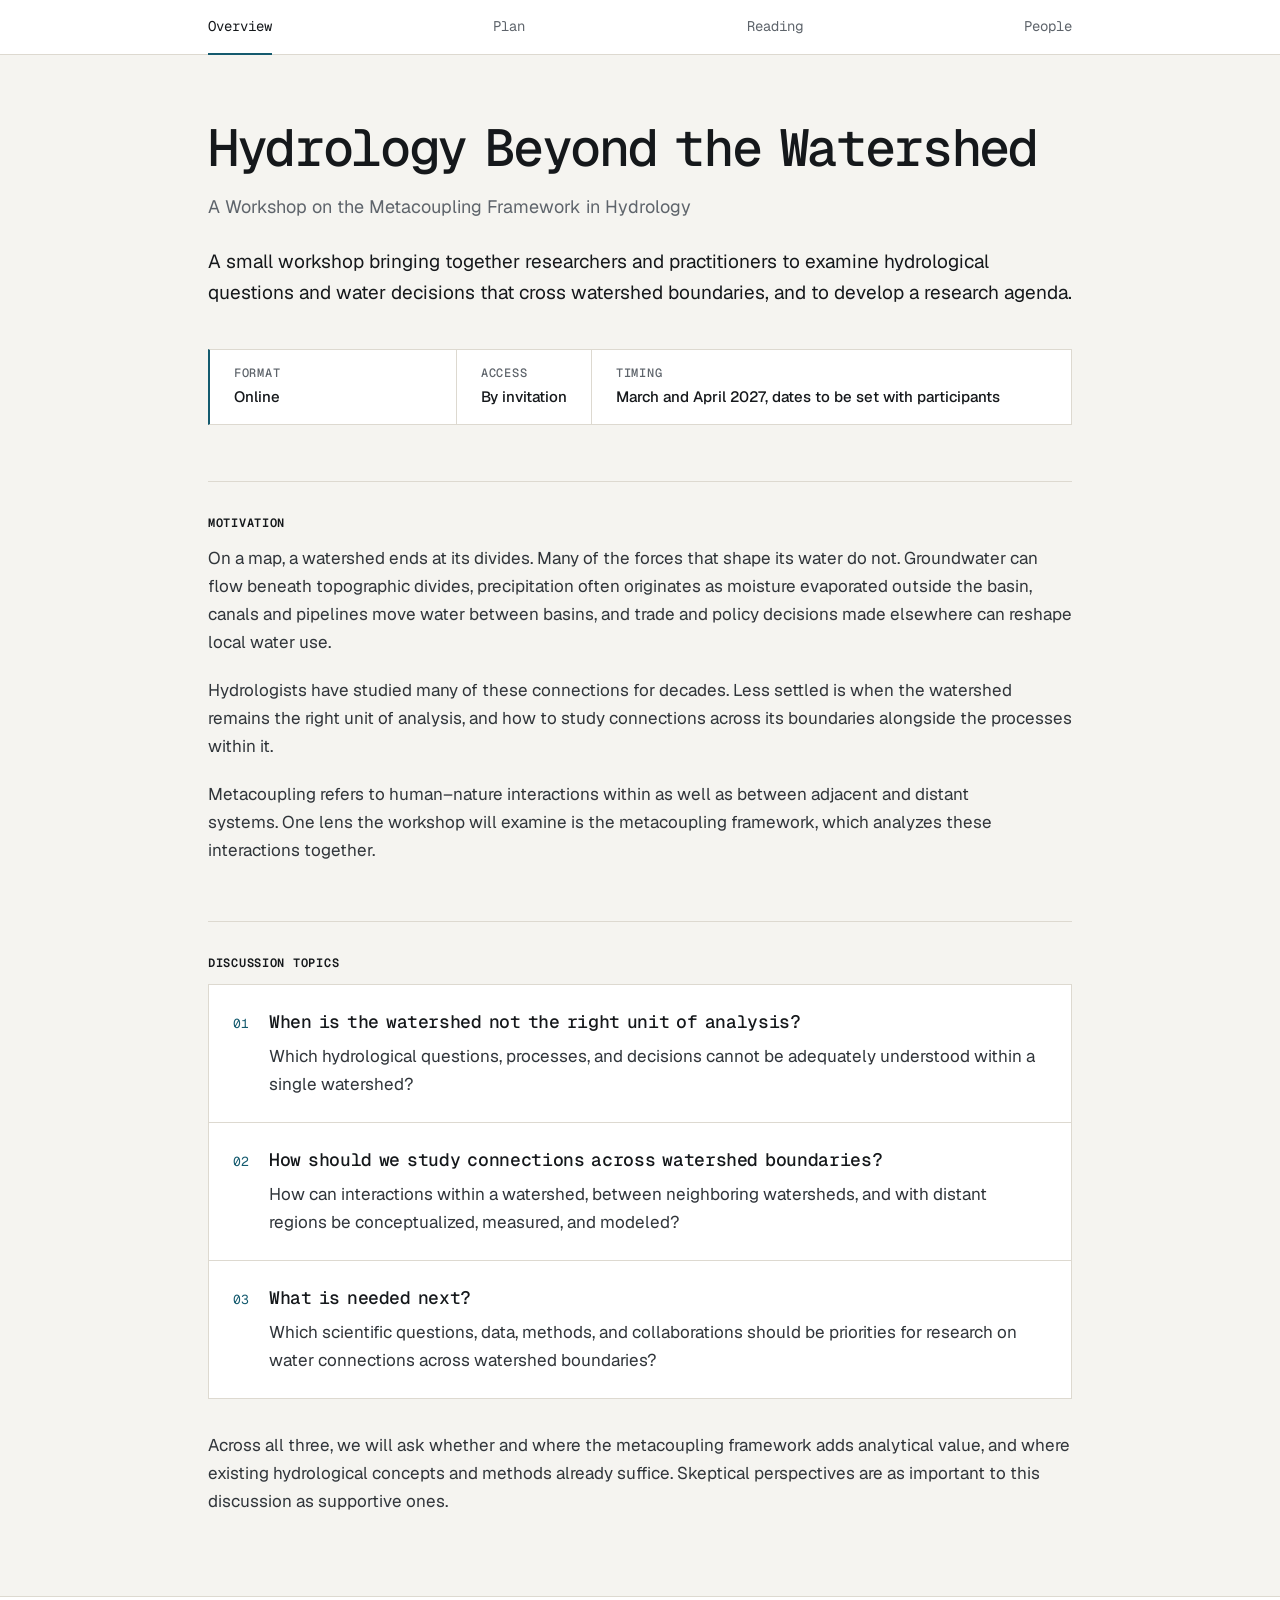
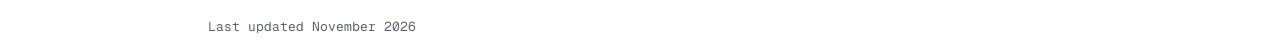
==== commit c360ceef: "Describe metacoupling as a framework and update footers" ====
--- a/index.html
+++ b/index.html
@@ -3,7 +3,7 @@
 <head>
   <meta charset="utf-8">
   <meta name="viewport" content="width=device-width, initial-scale=1">
-  <title>Hydrology Beyond the Watershed · A Workshop on Metacoupling as a Lens for Hydrology</title>
+  <title>Hydrology Beyond the Watershed · A Workshop on the Metacoupling Framework in Hydrology</title>
   <meta name="description" content="A small online workshop, by invitation, on hydrological questions and water decisions that cross watershed boundaries, with its three discussion topics.">
   <meta name="robots" content="noindex, nofollow">
   <meta name="theme-color" content="#FFFFFF" media="(prefers-color-scheme: light)">
@@ -28,7 +28,7 @@
   <main class="wrap" id="main" tabindex="-1">
     <div class="page-heading">
       <h1>Hydrology Beyond the Watershed</h1>
-      <p class="subtitle">A Workshop on Metacoupling as a Lens for Hydrology</p>
+      <p class="subtitle">A Workshop on the Metacoupling Framework in Hydrology</p>
       <p class="lead">A small workshop bringing together researchers and practitioners to examine hydrological questions and water decisions that cross watershed boundaries, and to develop a research agenda.</p>
     </div>
 
@@ -42,7 +42,7 @@
       <h2 id="motivation-h">Motivation</h2>
       <p>On a map, a watershed ends at its divides. Many of the forces that shape its water do not. Groundwater can flow beneath topographic divides, precipitation often originates as moisture evaporated outside the basin, canals and pipelines move water between basins, and trade and policy decisions made elsewhere can reshape local water use.</p>
       <p>Hydrologists have studied many of these connections for decades. Less settled is when the watershed remains the right unit of analysis, and how to study connections across its boundaries alongside the processes within it.</p>
-      <p>One lens the workshop will examine is metacoupling, a framework for analyzing human–nature interactions within a system, between adjacent systems, and between distant systems.</p>
+      <p>Metacoupling refers to human–nature interactions within as well as between adjacent and distant systems. One lens the workshop will examine is the metacoupling framework, which analyzes these interactions together.</p>
     </section>
 
     <section class="prose" id="topics" aria-labelledby="discussion-h">
@@ -50,7 +50,7 @@
       <ol class="rows" role="list">
         <li class="topic">
           <span class="row-number" aria-hidden="true">01</span>
-          <h3>When is the watershed not enough?</h3>
+          <h3>When is the watershed not the right unit of analysis?</h3>
           <p>Which hydrological questions, processes, and decisions cannot be adequately understood within a single watershed?</p>
         </li>
         <li class="topic">
@@ -64,12 +64,12 @@
           <p>Which scientific questions, data, methods, and collaborations should be priorities for research on water connections across watershed boundaries?</p>
         </li>
       </ol>
-      <p class="closing">Across all three, we will ask whether and where metacoupling adds analytical value, and where existing hydrological concepts and methods already suffice. Skeptical perspectives are as important to this discussion as supportive ones.</p>
+      <p class="closing">Across all three, we will ask whether and where the metacoupling framework adds analytical value, and where existing hydrological concepts and methods already suffice. Skeptical perspectives are as important to this discussion as supportive ones.</p>
     </section>
   </main>
 
   <footer class="site-footer">
-    <p class="wrap">Last updated October 2026</p>
+    <p class="wrap">Last updated November 2026</p>
   </footer>
 </body>
 </html>
--- a/assets/css/site.css
+++ b/assets/css/site.css
@@ -29,7 +29,6 @@
 
   --gutter: clamp(1rem, 4vw, 2rem);
   --content: 54rem;
-  --measure: 32em;
   --pad: 1.5rem;
   --num: 2.25rem;
   --rail: 15.5rem;
@@ -252,7 +251,7 @@
 .rows > * + * { border-top: 1px solid var(--rule); }
 
 .rows > * > p { grid-column: 2; }
-.rows p:not([class]) { max-width: var(--measure); margin-top: 0.5rem; }
+.rows p:not([class]) { margin-top: 0.5rem; }
 
 .topic, .ref { grid-template-columns: var(--num) minmax(0, 1fr); }
 
@@ -260,7 +259,6 @@
 
 .ref-title, .person-name a {
   display: inline-block;
-  max-width: 34em;
   padding-right: 1.1em;
   color: var(--ink);
   text-decoration-line: none;
